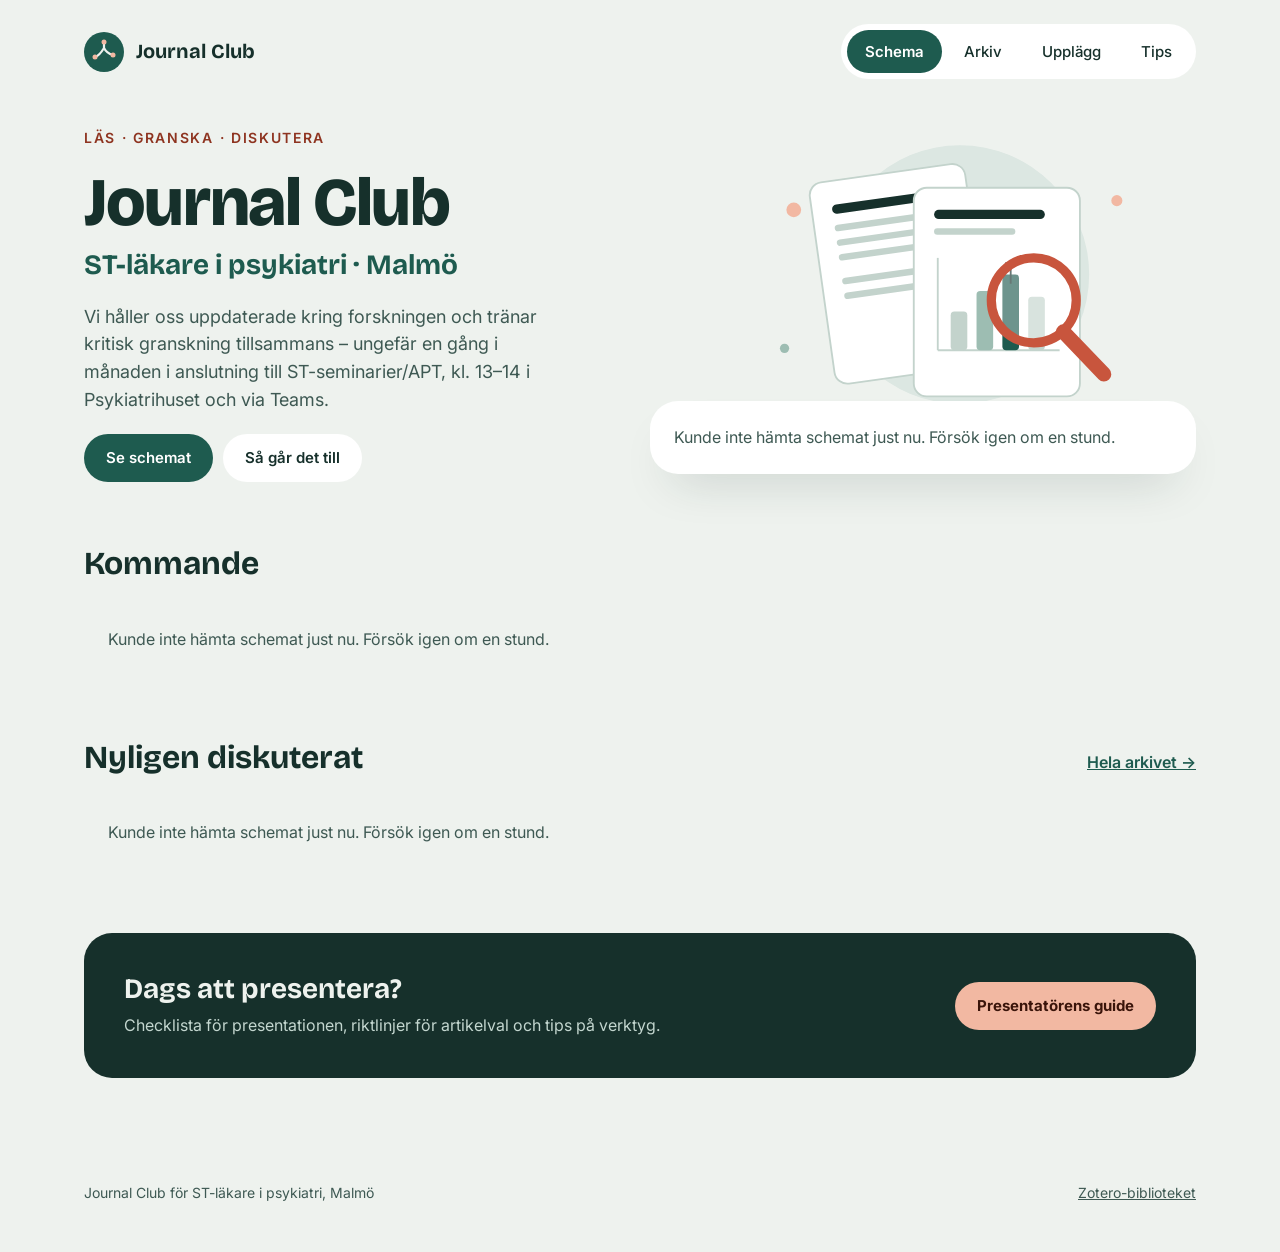
==== index.html @ 3f1c7831 "Add article-and-magnifier illustration above next-session card Co-Authored-By: Claude Opus 5.5 <nore" ====
<!DOCTYPE html>
<html lang="sv">
<head>
  <meta charset="UTF-8">
  <meta name="viewport" content="width=device-width, initial-scale=1.0">
  <title>Journal Club – Psykiatri Malmö</title>
  <meta name="description" content="Journal Club för ST-läkare i psykiatri i Malmö: schema, artiklar och presentationer.">
  <meta name="theme-color" content="#1E5B4F">
  <link rel="icon" href="favicon.svg" type="image/svg+xml">
  <link rel="preconnect" href="https://fonts.googleapis.com">
  <link rel="preconnect" href="https://fonts.gstatic.com" crossorigin>
  <link href="https://fonts.googleapis.com/css2?family=Bricolage+Grotesque:opsz,wght@12..96,500;12..96,700;12..96,800&family=Inter:wght@400;500;600;700&display=swap" rel="stylesheet">
  <link rel="stylesheet" href="styles.css?v=7">
</head>
<body data-page="home">
  <header class="wrap site-header">
    <a class="brand" href="index.html">
      <img src="favicon.svg" width="40" height="40" alt="">
      <span class="brand-name">Journal Club</span>
    </a>
    <nav class="nav" aria-label="Huvudmeny">
      <a href="index.html" aria-current="page">Schema</a>
      <a href="arkiv.html">Arkiv</a>
      <a href="upplagg.html">Upplägg</a>
      <a href="tips.html">Tips</a>
    </nav>
  </header>

  <main class="wrap">
    <section class="hero">
      <div class="hero-text">
        <span class="kicker">Läs · Granska · Diskutera</span>
        <h1>Journal Club</h1>
        <p class="hero-sub">ST-läkare i psykiatri · Malmö</p>
        <p class="lede">Vi håller oss uppdaterade kring forskningen och tränar kritisk granskning tillsammans – ungefär en gång i månaden i anslutning till ST-seminarier/APT, kl. 13–14 i Psykiatrihuset och via Teams.</p>
        <div class="btn-row">
          <a class="btn btn-primary" href="#kommande">Se schemat</a>
          <a class="btn btn-light" href="upplagg.html">Så går det till</a>
        </div>
      </div>

      <div class="hero-side">
        <img class="hero-illustration" src="illustration.svg" width="520" height="300" alt="">
      <article class="next-card" id="next-card" aria-label="Nästa Journal Club" aria-live="polite">
        <div class="next-top"><span class="eyebrow">Nästa tillfälle</span></div>
        <div class="next-body">
          <div class="next-main">
            <div class="date-tile skeleton"></div>
            <div style="flex:1"><div class="skeleton" style="height:56px"></div></div>
          </div>
          <div class="skeleton" style="height:44px;width:60%"></div>
        </div>
      </article>
      </div>
    </section>

    <section class="stack" id="kommande" aria-labelledby="h-kommande">
      <div class="section-head">
        <h2 id="h-kommande">Kommande</h2>
      </div>
      <div class="grid-cards" id="upcoming">
        <div class="card skeleton" style="height:150px"></div>
        <div class="card skeleton" style="height:150px"></div>
        <div class="card skeleton" style="height:150px"></div>
      </div>
    </section>

    <section class="stack" aria-labelledby="h-nyligen">
      <div class="section-head">
        <h2 id="h-nyligen">Nyligen diskuterat</h2>
        <a href="arkiv.html">Hela arkivet →</a>
      </div>
      <div class="grid-cards wide" id="recent">
        <div class="card skeleton" style="height:200px"></div>
        <div class="card skeleton" style="height:200px"></div>
        <div class="card skeleton" style="height:200px"></div>
      </div>
    </section>

    <section class="banner">
      <div>
        <h2>Dags att presentera?</h2>
        <p>Checklista för presentationen, riktlinjer för artikelval och tips på verktyg.</p>
      </div>
      <a class="btn btn-peach" href="upplagg.html">Presentatörens guide</a>
    </section>
  </main>

  <footer class="wrap site-footer">
    <span>Journal Club för ST-läkare i psykiatri, Malmö</span>
    <a href="https://www.zotero.org/groups/6009767/psykiatrijournalclub/library" target="_blank" rel="noopener">Zotero-biblioteket</a>
  </footer>

  <script src="app.js?v=7"></script>
</body>
</html>
---- styles.css ----
/* Journal Club Psykiatri Malmö — v2 (riktning "Salvia") */
:root {
  --bg: #EEF2EE;
  --surface: #FFFFFF;
  --ink: #16302B;
  --muted: #3E5953;
  --primary: #1E5B4F;
  --primary-soft: #DCE7E2;
  --coral: #C8553D;
  --coral-soft: #FBE3DA;
  --coral-ink: #8E3420;
  --peach: #F2B8A2;
  --radius-lg: 28px;
  --radius: 22px;
  --shadow: 0 24px 48px -24px rgba(22, 48, 43, 0.25);
  --font-display: "Bricolage Grotesque", system-ui, sans-serif;
  --font-body: "Inter", system-ui, sans-serif;
}

* { box-sizing: border-box; }

html { -webkit-text-size-adjust: 100%; }

body {
  margin: 0;
  background: var(--bg);
  color: var(--ink);
  font-family: var(--font-body);
  font-size: 16px;
  line-height: 1.55;
}

a { color: var(--primary); }
a:hover { color: var(--ink); }

:focus-visible { outline: 3px solid var(--coral); outline-offset: 2px; border-radius: 6px; }

.wrap { max-width: 1160px; margin: 0 auto; padding: 0 24px; }

h1, h2, h3 { font-family: var(--font-display); line-height: 1.15; margin: 0; }

/* ---------- Header ---------- */
.site-header {
  padding-top: 24px;
  display: flex;
  flex-wrap: wrap;
  align-items: center;
  justify-content: space-between;
  gap: 16px;
}
.brand { display: flex; align-items: center; gap: 12px; text-decoration: none; color: var(--ink); }
.brand-name { font-family: var(--font-display); font-weight: 700; font-size: 20px; }
.nav {
  display: flex;
  flex-wrap: wrap;
  gap: 4px;
  background: var(--surface);
  padding: 6px;
  border-radius: 999px;
}
.nav a {
  padding: 10px 18px;
  border-radius: 999px;
  text-decoration: none;
  font-weight: 500;
  font-size: 15px;
  color: var(--ink);
}
.nav a:hover { background: var(--primary-soft); }
.nav a[aria-current="page"] { background: var(--primary); color: #fff; font-weight: 600; }

main.wrap { padding-top: 48px; padding-bottom: 72px; display: flex; flex-direction: column; gap: 64px; }

/* ---------- Buttons & chips ---------- */
.btn {
  min-height: 48px;
  padding: 0 22px;
  border-radius: 999px;
  text-decoration: none;
  font-weight: 600;
  font-size: 15px;
  display: inline-flex;
  align-items: center;
  gap: 8px;
  border: 0;
  cursor: pointer;
  font-family: inherit;
}
.btn-primary { background: var(--primary); color: #fff; }
.btn-primary:hover { background: #174a40; color: #fff; }
.btn-coral { background: var(--coral); color: #fff; }
.btn-coral:hover { background: #ad4632; color: #fff; }
.btn-light { background: var(--surface); color: var(--ink); }
.btn-soft { background: var(--bg); color: var(--ink); }
.btn-soft:hover, .btn-light:hover { background: var(--primary-soft); color: var(--ink); }
.btn-peach { background: var(--peach); color: #3A140A; font-weight: 700; }
.btn-sm { min-height: 44px; padding: 0 18px; }
.btn-row { display: flex; flex-wrap: wrap; gap: 10px; }

.chip {
  align-self: flex-start;
  display: inline-block;
  padding: 6px 14px;
  border-radius: 999px;
  font-weight: 600;
  font-size: 14px;
  background: var(--coral-soft);
  color: var(--coral-ink);
}
.chip-green { background: var(--primary-soft); color: var(--primary); font-size: 13px; padding: 4px 12px; }

.avatar {
  flex: 0 0 auto;
  width: 44px;
  height: 44px;
  border-radius: 999px;
  background: var(--coral-soft);
  color: var(--coral-ink);
  display: flex;
  align-items: center;
  justify-content: center;
  font-weight: 700;
  font-size: 15px;
}
.avatar-sm { width: 32px; height: 32px; font-size: 12px; background: var(--primary-soft); color: var(--primary); }

/* ---------- Hero ---------- */
.hero { display: flex; flex-wrap: wrap; gap: 40px; align-items: center; }
.hero-text { flex: 1 1 420px; min-width: 0; display: flex; flex-direction: column; gap: 20px; }
.hero h1 { font-weight: 800; font-size: clamp(44px, 7vw, 68px); line-height: 1; letter-spacing: -0.02em; }
.hero-sub { margin: -8px 0 0; font-family: var(--font-display); font-weight: 700; font-size: clamp(22px, 3vw, 28px); line-height: 1.2; color: var(--primary); }
.kicker { font-weight: 600; font-size: 14px; letter-spacing: 0.12em; text-transform: uppercase; color: var(--coral-ink); }
.lede { margin: 0; font-size: 18px; color: var(--muted); max-width: 470px; }

.hero-side { flex: 1 1 440px; min-width: 0; display: flex; flex-direction: column; align-items: center; }
.hero-illustration { display: block; width: 100%; max-width: 480px; height: auto; margin-bottom: -12px; }
.next-card {
  align-self: stretch;
  min-width: 0;
  background: var(--surface);
  border-radius: var(--radius-lg);
  overflow: hidden;
  box-shadow: var(--shadow);
}
.next-top {
  background: var(--primary);
  color: #fff;
  padding: 20px 28px;
  display: flex;
  justify-content: space-between;
  align-items: center;
  gap: 12px;
  flex-wrap: wrap;
}
.eyebrow { font-weight: 600; font-size: 14px; letter-spacing: 0.08em; text-transform: uppercase; color: #CFE3DC; }
.countdown { padding: 6px 12px; border-radius: 999px; background: var(--peach); color: #5A1F10; font-weight: 700; font-size: 13px; }
.next-body { padding: 28px; display: flex; flex-direction: column; gap: 20px; }
.next-main { display: flex; gap: 20px; align-items: center; }
.date-tile {
  flex: 0 0 auto;
  width: 84px;
  height: 92px;
  border-radius: 18px;
  background: var(--bg);
  display: flex;
  flex-direction: column;
  align-items: center;
  justify-content: center;
  line-height: 1;
  gap: 2px;
}
.date-tile small { font-size: 13px; font-weight: 600; color: var(--muted); text-transform: uppercase; }
.date-tile strong { font-family: var(--font-display); font-weight: 800; font-size: 38px; }
.next-title { font-weight: 700; font-size: 22px; line-height: 1.25; }
.next-title.pending { color: var(--muted); font-weight: 600; }
.meta { font-size: 14px; color: var(--muted); }
.person { display: flex; align-items: center; gap: 12px; }
.person-text { display: flex; flex-direction: column; line-height: 1.3; }
.person-text strong { font-weight: 600; }

/* ---------- Sections ---------- */
.section-head { display: flex; justify-content: space-between; align-items: baseline; flex-wrap: wrap; gap: 12px; }
.section-head h2 { font-weight: 700; font-size: 32px; }
.section-head a { font-weight: 600; }
.stack { display: flex; flex-direction: column; gap: 20px; }

.grid-cards { display: grid; grid-template-columns: repeat(auto-fit, minmax(240px, 1fr)); gap: 16px; }
.grid-cards.wide { grid-template-columns: repeat(auto-fit, minmax(280px, 1fr)); }

.card {
  background: var(--surface);
  border-radius: var(--radius);
  padding: 22px;
  display: flex;
  flex-direction: column;
  gap: 12px;
}
.card.open { background: var(--coral-soft); }
.card.empty { background: transparent; border: 2px dashed #C3D3CC; color: var(--muted); }
.card-date { font-family: var(--font-display); font-weight: 700; font-size: 20px; }
.card-title { font-weight: 600; line-height: 1.35; }
.card-title.big { font-family: var(--font-display); font-weight: 700; font-size: 19px; line-height: 1.25; }
.card-links { display: flex; flex-wrap: wrap; gap: 18px; font-weight: 600; font-size: 15px; margin-top: auto; }
.ref { font-size: 14px; font-style: italic; color: var(--muted); }
.person-sm { display: flex; align-items: center; gap: 10px; font-size: 14px; color: var(--muted); }

.banner {
  background: var(--ink);
  color: var(--bg);
  border-radius: var(--radius-lg);
  padding: 40px;
  display: flex;
  flex-wrap: wrap;
  gap: 24px 32px;
  justify-content: space-between;
  align-items: center;
}
.banner h2 { font-weight: 700; font-size: 28px; }
.banner p { margin: 8px 0 0; color: #C3D6CF; }
.banner > div { flex: 1 1 360px; }

.skeleton { background: linear-gradient(90deg, #e3eae6 0%, #f1f5f2 50%, #e3eae6 100%); background-size: 200% 100%; animation: shimmer 1.4s infinite; border-radius: 10px; color: transparent !important; }
@keyframes shimmer { to { background-position: -200% 0; } }
@media (prefers-reduced-motion: reduce) { .skeleton { animation: none; } }

.notice { color: var(--muted); }

/* ---------- Archive ---------- */
.page-head { display: flex; flex-direction: column; gap: 10px; }
.page-head h1 { font-weight: 800; font-size: clamp(36px, 5vw, 52px); letter-spacing: -0.02em; }
.toolbar { display: flex; flex-wrap: wrap; gap: 12px; align-items: center; }
.search {
  flex: 1 1 320px;
  min-width: 0;
  display: flex;
  align-items: center;
  gap: 10px;
  background: var(--surface);
  border-radius: 999px;
  padding: 0 18px;
  min-height: 52px;
}
.search input { flex: 1 1 auto; min-width: 0; border: 0; outline: none; font: inherit; color: var(--ink); background: transparent; }
.filters { display: flex; flex-wrap: wrap; gap: 8px; }
.filter {
  min-height: 44px;
  padding: 0 18px;
  border-radius: 999px;
  border: 0;
  background: var(--surface);
  color: var(--ink);
  font: inherit;
  font-weight: 500;
  font-size: 15px;
  cursor: pointer;
}
.filter[aria-pressed="true"] { background: var(--primary); color: #fff; font-weight: 600; }
.archive-list { list-style: none; margin: 0; padding: 0; display: flex; flex-direction: column; gap: 12px; }
.archive-item {
  background: var(--surface);
  border-radius: var(--radius);
  padding: 20px 24px;
  display: flex;
  flex-wrap: wrap;
  gap: 12px 24px;
  align-items: center;
}
.archive-date { flex: 0 0 110px; font-family: var(--font-display); font-weight: 700; font-size: 17px; }
.archive-main { flex: 1 1 360px; min-width: 0; display: flex; flex-direction: column; gap: 4px; }
.archive-main .card-title { font-size: 17px; }
.archive-links { display: flex; gap: 18px; font-weight: 600; font-size: 15px; }
.sr-only { position: absolute; width: 1px; height: 1px; overflow: hidden; clip: rect(0 0 0 0); white-space: nowrap; }

/* ---------- Content pages ---------- */
.content-grid { display: grid; grid-template-columns: repeat(auto-fit, minmax(300px, 1fr)); gap: 16px; }
.content-card { background: var(--surface); border-radius: var(--radius); padding: 28px; display: flex; flex-direction: column; gap: 14px; }
.content-card h2 { font-size: 22px; font-weight: 700; }
.content-card h3 { font-size: 17px; font-weight: 700; margin-top: 6px; }
.content-card ul, .content-card ol { margin: 0; padding-left: 20px; display: flex; flex-direction: column; gap: 6px; }
.content-card ul ul { margin-top: 6px; }
.content-card.span-2 { grid-column: 1 / -1; }
.steps { display: grid; grid-template-columns: repeat(auto-fit, minmax(220px, 1fr)); gap: 16px; }
.step { background: var(--surface); border-radius: var(--radius); padding: 24px; display: flex; flex-direction: column; gap: 6px; }
.step strong { font-family: var(--font-display); font-weight: 800; font-size: 30px; color: var(--primary); }
.tip-meta { font-size: 14px; color: var(--muted); }

/* ---------- Footer ---------- */
.site-footer { padding: 32px 24px 48px; display: flex; flex-wrap: wrap; justify-content: space-between; gap: 12px; font-size: 14px; color: var(--muted); }
.site-footer a { color: var(--muted); }

@media (max-width: 600px) {
  main.wrap { padding-top: 32px; gap: 48px; }
  .nav { width: 100%; justify-content: space-between; }
  .nav a { padding: 10px 12px; }
  .next-body, .banner { padding: 24px; }
  .section-head h2 { font-size: 26px; }
  .archive-date { flex-basis: 100%; }
  .hero-illustration { max-width: 320px; }
}
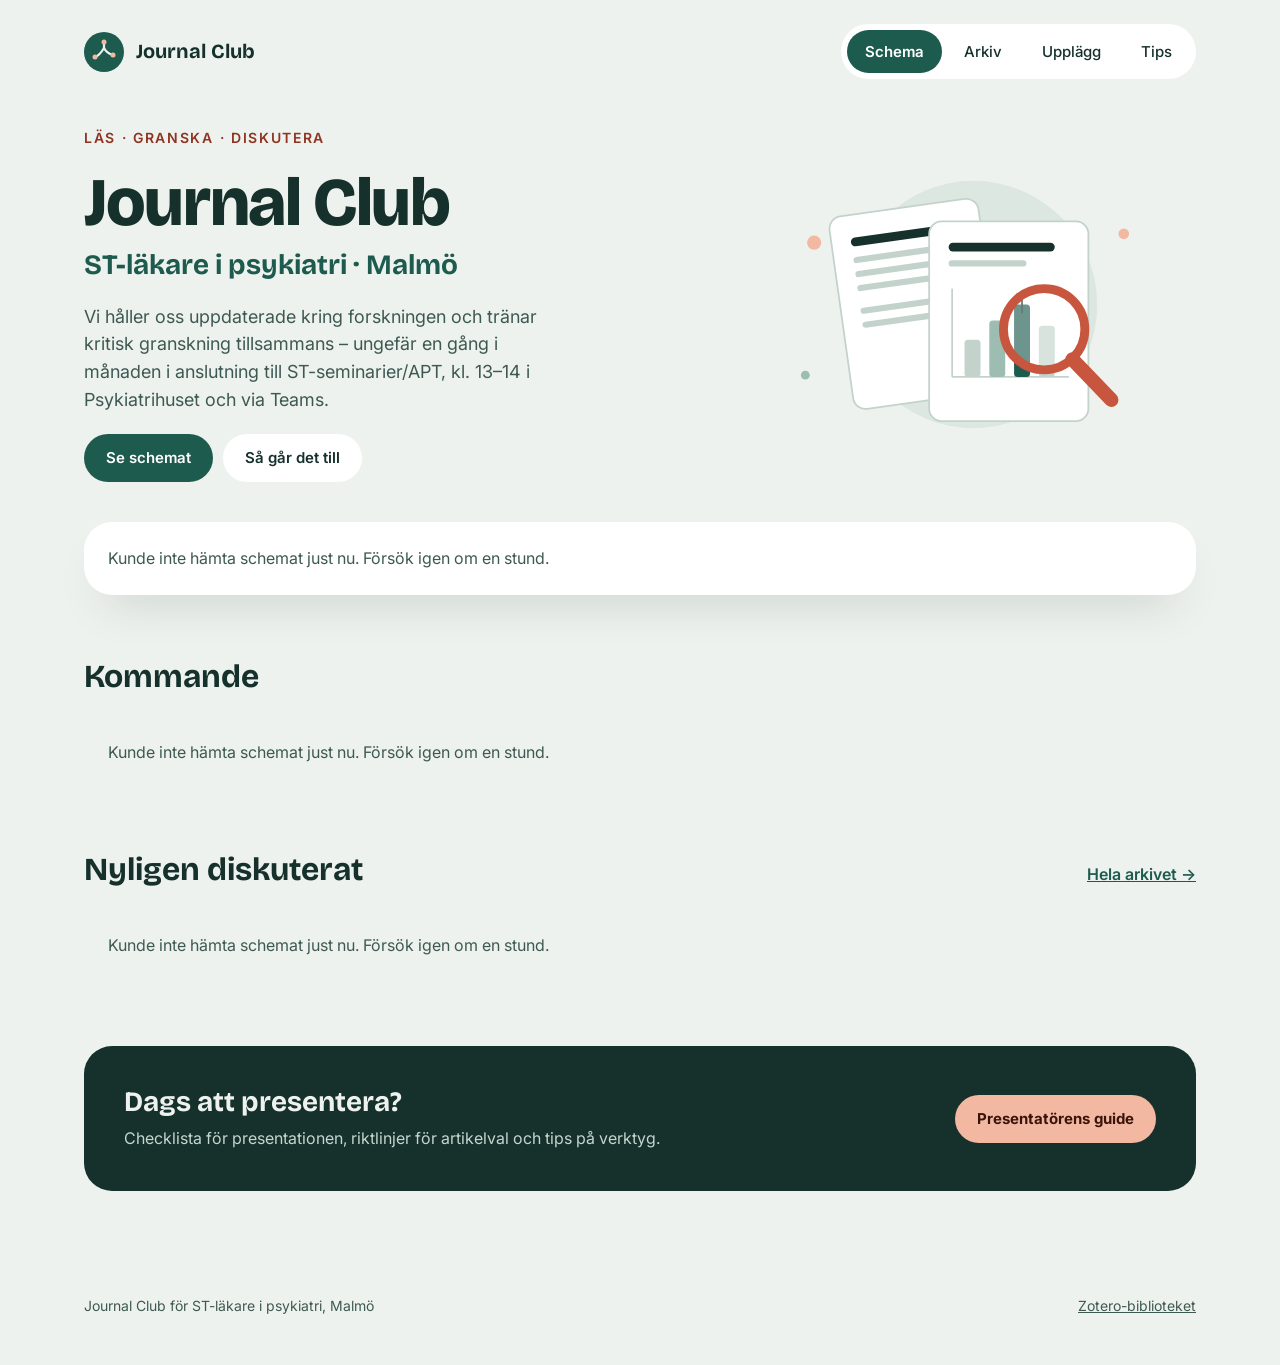
==== commit e9901e66: "Balance hero: illustration beside text, next-session card full width below Co-Authored-By: Claude Op" ====
--- a/index.html
+++ b/index.html
@@ -10,7 +10,7 @@
   <link rel="preconnect" href="https://fonts.googleapis.com">
   <link rel="preconnect" href="https://fonts.gstatic.com" crossorigin>
   <link href="https://fonts.googleapis.com/css2?family=Bricolage+Grotesque:opsz,wght@12..96,500;12..96,700;12..96,800&family=Inter:wght@400;500;600;700&display=swap" rel="stylesheet">
-  <link rel="stylesheet" href="styles.css?v=7">
+  <link rel="stylesheet" href="styles.css?v=8">
 </head>
 <body data-page="home">
   <header class="wrap site-header">
@@ -41,18 +41,19 @@
 
       <div class="hero-side">
         <img class="hero-illustration" src="illustration.svg" width="520" height="300" alt="">
-      <article class="next-card" id="next-card" aria-label="Nästa Journal Club" aria-live="polite">
-        <div class="next-top"><span class="eyebrow">Nästa tillfälle</span></div>
-        <div class="next-body">
-          <div class="next-main">
-            <div class="date-tile skeleton"></div>
-            <div style="flex:1"><div class="skeleton" style="height:56px"></div></div>
-          </div>
-          <div class="skeleton" style="height:44px;width:60%"></div>
-        </div>
-      </article>
       </div>
     </section>
+
+    <article class="next-card" id="next-card" aria-label="Nästa Journal Club" aria-live="polite">
+      <div class="next-top"><span class="eyebrow">Nästa tillfälle</span></div>
+      <div class="next-body">
+        <div class="next-main">
+          <div class="date-tile skeleton"></div>
+          <div style="flex:1"><div class="skeleton" style="height:56px"></div></div>
+        </div>
+        <div class="skeleton" style="height:44px;width:60%"></div>
+      </div>
+    </article>
 
     <section class="stack" id="kommande" aria-labelledby="h-kommande">
       <div class="section-head">
@@ -91,6 +92,6 @@
     <a href="https://www.zotero.org/groups/6009767/psykiatrijournalclub/library" target="_blank" rel="noopener">Zotero-biblioteket</a>
   </footer>
 
-  <script src="app.js?v=7"></script>
+  <script src="app.js?v=8"></script>
 </body>
 </html>
--- a/styles.css
+++ b/styles.css
@@ -132,11 +132,11 @@
 .kicker { font-weight: 600; font-size: 14px; letter-spacing: 0.12em; text-transform: uppercase; color: var(--coral-ink); }
 .lede { margin: 0; font-size: 18px; color: var(--muted); max-width: 470px; }
 
-.hero-side { flex: 1 1 440px; min-width: 0; display: flex; flex-direction: column; align-items: center; }
-.hero-illustration { display: block; width: 100%; max-width: 480px; height: auto; margin-bottom: -12px; }
+.hero-side { flex: 1 1 380px; min-width: 0; display: flex; align-items: center; justify-content: center; }
+.hero-illustration { display: block; width: 100%; max-width: 460px; height: auto; }
 .next-card {
-  align-self: stretch;
   min-width: 0;
+  margin-top: -24px;
   background: var(--surface);
   border-radius: var(--radius-lg);
   overflow: hidden;
@@ -154,8 +154,11 @@
 }
 .eyebrow { font-weight: 600; font-size: 14px; letter-spacing: 0.08em; text-transform: uppercase; color: #CFE3DC; }
 .countdown { padding: 6px 12px; border-radius: 999px; background: var(--peach); color: #5A1F10; font-weight: 700; font-size: 13px; }
-.next-body { padding: 28px; display: flex; flex-direction: column; gap: 20px; }
-.next-main { display: flex; gap: 20px; align-items: center; }
+.next-body { padding: 28px; display: flex; flex-wrap: wrap; align-items: center; gap: 20px 32px; }
+.next-main { flex: 1 1 420px; min-width: 0; display: flex; gap: 20px; align-items: center; }
+.next-body .person { flex: 0 0 auto; }
+.next-body .btn-row { flex: 1 1 100%; }
+.next-body > .next-title.pending, .next-body > .meta { flex: 1 1 100%; }
 .date-tile {
   flex: 0 0 auto;
   width: 84px;
@@ -295,5 +298,6 @@
   .next-body, .banner { padding: 24px; }
   .section-head h2 { font-size: 26px; }
   .archive-date { flex-basis: 100%; }
-  .hero-illustration { max-width: 320px; }
-}
+  .hero-illustration { max-width: 300px; }
+  .next-card { margin-top: -16px; }
+}
